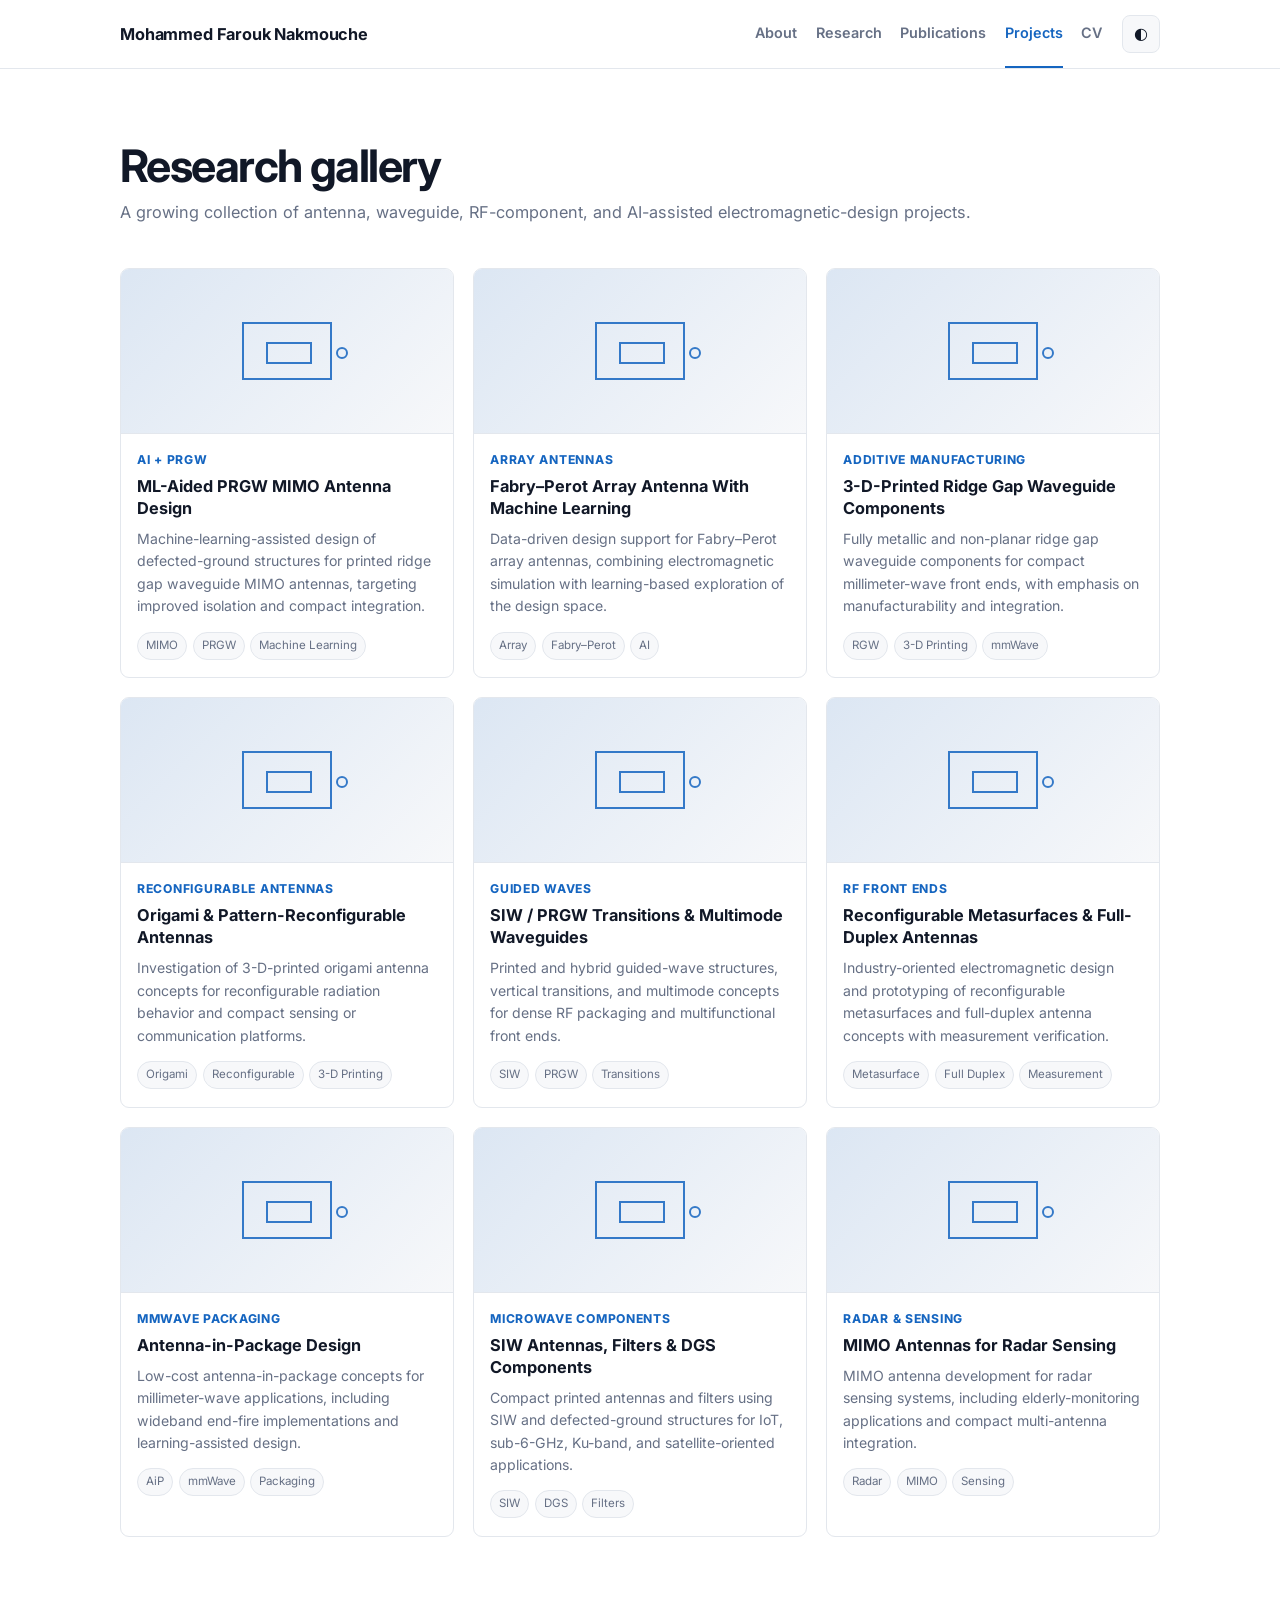
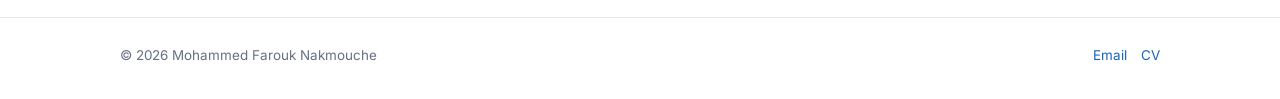
==== projects.html @ a6abf61a "Add files via upload" ====
<!DOCTYPE html>
<html lang="en">
<head>
  <meta charset="UTF-8" />
  <meta name="viewport" content="width=device-width, initial-scale=1.0" />
  <meta name="description" content="Research project gallery of Mohammed Farouk Nakmouche." />
  <title>Mohammed Farouk Nakmouche | Projects</title>
  <link rel="preconnect" href="https://fonts.googleapis.com" />
  <link rel="preconnect" href="https://fonts.gstatic.com" crossorigin />
  <link href="https://fonts.googleapis.com/css2?family=Inter:wght@400;500;600;700;800&display=swap" rel="stylesheet" />
  <link rel="stylesheet" href="assets/styles.css" />
</head>
<body data-page="projects">
  <header class="site-header"><div class="container header-inner"><a class="site-brand" href="index.html">Mohammed Farouk Nakmouche</a><button class="menu-button" id="menuToggle" aria-label="Toggle navigation">☰</button><nav class="nav-links" id="siteNav"><a href="index.html" data-nav="about">About</a><a href="research.html" data-nav="research">Research</a><a href="publications.html" data-nav="publications">Publications</a><a href="projects.html" data-nav="projects">Projects</a><a href="cv.pdf" target="_blank" rel="noopener">CV</a></nav><div class="header-actions"><button class="icon-button" id="themeToggle" aria-label="Toggle color theme">◐</button></div></div></header>

  <main class="page-shell"><div class="container">
    <h1 class="page-heading">Research gallery</h1>
    <p class="page-description">A growing collection of antenna, waveguide, RF-component, and AI-assisted electromagnetic-design projects.</p>

    <div class="project-grid">
      <article class="project-card"><div class="project-visual"><div class="diagram" aria-hidden="true"></div></div><div class="project-body"><div class="project-kicker">AI + PRGW</div><h2 class="project-title">ML-Aided PRGW MIMO Antenna Design</h2><p>Machine-learning-assisted design of defected-ground structures for printed ridge gap waveguide MIMO antennas, targeting improved isolation and compact integration.</p><div class="project-tags"><span>MIMO</span><span>PRGW</span><span>Machine Learning</span></div></div></article>
      <article class="project-card"><div class="project-visual"><div class="diagram" aria-hidden="true"></div></div><div class="project-body"><div class="project-kicker">Array Antennas</div><h2 class="project-title">Fabry–Perot Array Antenna With Machine Learning</h2><p>Data-driven design support for Fabry–Perot array antennas, combining electromagnetic simulation with learning-based exploration of the design space.</p><div class="project-tags"><span>Array</span><span>Fabry–Perot</span><span>AI</span></div></div></article>
      <article class="project-card"><div class="project-visual"><div class="diagram" aria-hidden="true"></div></div><div class="project-body"><div class="project-kicker">Additive Manufacturing</div><h2 class="project-title">3-D-Printed Ridge Gap Waveguide Components</h2><p>Fully metallic and non-planar ridge gap waveguide components for compact millimeter-wave front ends, with emphasis on manufacturability and integration.</p><div class="project-tags"><span>RGW</span><span>3-D Printing</span><span>mmWave</span></div></div></article>
      <article class="project-card"><div class="project-visual"><div class="diagram" aria-hidden="true"></div></div><div class="project-body"><div class="project-kicker">Reconfigurable Antennas</div><h2 class="project-title">Origami &amp; Pattern-Reconfigurable Antennas</h2><p>Investigation of 3-D-printed origami antenna concepts for reconfigurable radiation behavior and compact sensing or communication platforms.</p><div class="project-tags"><span>Origami</span><span>Reconfigurable</span><span>3-D Printing</span></div></div></article>
      <article class="project-card"><div class="project-visual"><div class="diagram" aria-hidden="true"></div></div><div class="project-body"><div class="project-kicker">Guided Waves</div><h2 class="project-title">SIW / PRGW Transitions &amp; Multimode Waveguides</h2><p>Printed and hybrid guided-wave structures, vertical transitions, and multimode concepts for dense RF packaging and multifunctional front ends.</p><div class="project-tags"><span>SIW</span><span>PRGW</span><span>Transitions</span></div></div></article>
      <article class="project-card"><div class="project-visual"><div class="diagram" aria-hidden="true"></div></div><div class="project-body"><div class="project-kicker">RF Front Ends</div><h2 class="project-title">Reconfigurable Metasurfaces &amp; Full-Duplex Antennas</h2><p>Industry-oriented electromagnetic design and prototyping of reconfigurable metasurfaces and full-duplex antenna concepts with measurement verification.</p><div class="project-tags"><span>Metasurface</span><span>Full Duplex</span><span>Measurement</span></div></div></article>
      <article class="project-card"><div class="project-visual"><div class="diagram" aria-hidden="true"></div></div><div class="project-body"><div class="project-kicker">mmWave Packaging</div><h2 class="project-title">Antenna-in-Package Design</h2><p>Low-cost antenna-in-package concepts for millimeter-wave applications, including wideband end-fire implementations and learning-assisted design.</p><div class="project-tags"><span>AiP</span><span>mmWave</span><span>Packaging</span></div></div></article>
      <article class="project-card"><div class="project-visual"><div class="diagram" aria-hidden="true"></div></div><div class="project-body"><div class="project-kicker">Microwave Components</div><h2 class="project-title">SIW Antennas, Filters &amp; DGS Components</h2><p>Compact printed antennas and filters using SIW and defected-ground structures for IoT, sub-6-GHz, Ku-band, and satellite-oriented applications.</p><div class="project-tags"><span>SIW</span><span>DGS</span><span>Filters</span></div></div></article>
      <article class="project-card"><div class="project-visual"><div class="diagram" aria-hidden="true"></div></div><div class="project-body"><div class="project-kicker">Radar &amp; Sensing</div><h2 class="project-title">MIMO Antennas for Radar Sensing</h2><p>MIMO antenna development for radar sensing systems, including elderly-monitoring applications and compact multi-antenna integration.</p><div class="project-tags"><span>Radar</span><span>MIMO</span><span>Sensing</span></div></div></article>
    </div>
  </div></main>
  <footer class="site-footer"><div class="container footer-inner"><span>© <span id="footerYear"></span> Mohammed Farouk Nakmouche</span><div class="footer-links"><a href="mailto:mohammed-farouk.nakmouche.1@ens.etsmtl.ca">Email</a><a href="cv.pdf">CV</a></div></div></footer>
  <script src="assets/script.js"></script>
</body>
</html>
---- assets/styles.css ----
:root {
  --bg:#fff;--surface:#f7f8fa;--surface-2:#eef1f5;--text:#1f2933;--muted:#667085;--heading:#111827;--accent:#1565c0;--accent-dark:#0d47a1;--border:#e3e7ed;--shadow:0 10px 30px rgba(15,23,42,.07);--max-width:1040px
}
body[data-theme="dark"]{--bg:#111418;--surface:#171b21;--surface-2:#20262e;--text:#e7eaf0;--muted:#aab2bf;--heading:#fff;--accent:#64b5f6;--accent-dark:#90caf9;--border:#2d343e;--shadow:0 10px 30px rgba(0,0,0,.25)}
*{box-sizing:border-box}html{scroll-behavior:smooth}body{margin:0;background:var(--bg);color:var(--text);font-family:"Inter",-apple-system,BlinkMacSystemFont,"Segoe UI",sans-serif;font-size:16px;line-height:1.72;transition:background .2s ease,color .2s ease}a{color:var(--accent);text-decoration:none}a:hover{color:var(--accent-dark);text-decoration:underline}img{max-width:100%;display:block}button,input{font:inherit}.container{width:min(calc(100% - 2rem),var(--max-width));margin:0 auto}.site-header{position:sticky;top:0;z-index:100;background:color-mix(in srgb,var(--bg) 94%,transparent);backdrop-filter:blur(12px);border-bottom:1px solid var(--border)}.header-inner{min-height:66px;display:flex;align-items:center;gap:1.25rem}.site-brand{margin-right:auto;color:var(--heading);font-size:1.02rem;font-weight:700;letter-spacing:-.01em;white-space:nowrap}.site-brand:hover{text-decoration:none;color:var(--accent)}.nav-links{display:flex;align-items:center;gap:1.15rem}.nav-links a{color:var(--muted);font-size:.9rem;font-weight:600;padding:1.3rem 0;border-bottom:2px solid transparent}.nav-links a:hover,.nav-links a.active{color:var(--accent);text-decoration:none;border-bottom-color:var(--accent)}.header-actions{display:flex;align-items:center;gap:.45rem}.icon-button,.menu-button{border:1px solid var(--border);background:var(--surface);color:var(--heading);border-radius:8px;min-width:38px;height:38px;cursor:pointer}.menu-button{display:none}main{min-height:calc(100vh - 150px)}.page-shell{padding:4.5rem 0 5rem}.page-heading{margin:0 0 .35rem;color:var(--heading);font-size:clamp(2rem,4vw,2.8rem);line-height:1.15;letter-spacing:-.035em}.page-description{margin:0 0 2.6rem;color:var(--muted);font-size:1.02rem}.profile-grid{display:grid;grid-template-columns:270px 1fr;gap:3rem;align-items:start}.profile-photo{width:100%;aspect-ratio:4/5;object-fit:cover;object-position:center top;border-radius:6px;box-shadow:var(--shadow)}.profile-name{margin:0 0 .5rem;color:var(--heading);font-size:clamp(2.1rem,5vw,3rem);line-height:1.1;letter-spacing:-.04em}.profile-subtitle{margin:0 0 1.35rem;color:var(--muted);font-size:1rem;line-height:1.65}.profile-copy p{margin:0 0 1.1rem}.profile-links{display:flex;flex-wrap:wrap;gap:.65rem;margin-top:1.5rem}.button-link{display:inline-flex;align-items:center;justify-content:center;min-height:38px;padding:.45rem .85rem;border:1px solid var(--border);border-radius:6px;color:var(--heading);background:var(--bg);font-size:.88rem;font-weight:600}.button-link:hover{color:var(--accent);border-color:var(--accent);text-decoration:none}.button-link.primary{background:var(--accent);border-color:var(--accent);color:#fff}.button-link.primary:hover{background:var(--accent-dark);color:#fff}.section-block{margin-top:4.25rem}.section-block+.section-block{margin-top:3.5rem}.section-title{margin:0 0 1.3rem;padding-bottom:.55rem;border-bottom:1px solid var(--border);color:var(--heading);font-size:1.55rem;letter-spacing:-.02em}.interest-list{display:flex;flex-wrap:wrap;gap:.55rem}.interest-pill{padding:.35rem .7rem;border:1px solid var(--border);border-radius:999px;background:var(--surface);color:var(--text);font-size:.86rem}.news-list{display:grid;gap:0}.news-item{display:grid;grid-template-columns:90px 1fr;gap:1.1rem;padding:.8rem 0;border-bottom:1px solid var(--border)}.news-date{color:var(--muted);font-size:.86rem;font-variant-numeric:tabular-nums}.news-text{margin:0}.research-intro{max-width:900px;font-size:1.02rem}.research-intro p{margin:0 0 1.25rem}.research-map{margin:2rem 0 2.5rem;padding:1.4rem;border:1px solid var(--border);border-radius:10px;background:var(--surface)}.research-map-title{margin:0 0 1rem;color:var(--heading);font-size:.9rem;text-transform:uppercase;letter-spacing:.08em}.research-flow{display:grid;grid-template-columns:repeat(5,1fr);align-items:center;gap:.55rem}.flow-node{min-height:86px;display:grid;place-items:center;padding:.75rem;text-align:center;background:var(--bg);border:1px solid var(--border);border-radius:8px;color:var(--heading);font-size:.85rem;font-weight:650}.flow-arrow{text-align:center;color:var(--accent);font-size:1.35rem}.pillar-grid,.project-grid{display:grid;grid-template-columns:repeat(3,minmax(0,1fr));gap:1.2rem}.pillar-card,.project-card{border:1px solid var(--border);background:var(--bg);border-radius:9px;overflow:hidden;transition:transform .18s ease,box-shadow .18s ease,border-color .18s ease}.pillar-card:hover,.project-card:hover{transform:translateY(-3px);box-shadow:var(--shadow);border-color:color-mix(in srgb,var(--accent) 45%,var(--border))}.pillar-card{padding:1.15rem}.pillar-number{color:var(--accent);font-weight:800;font-size:.83rem;letter-spacing:.06em}.pillar-card h3{margin:.35rem 0 .55rem;color:var(--heading);font-size:1.05rem;line-height:1.35}.pillar-card p{margin:0;color:var(--muted);font-size:.9rem;line-height:1.6}.project-visual{min-height:165px;display:grid;place-items:center;padding:1rem;background:linear-gradient(135deg,color-mix(in srgb,var(--accent) 12%,var(--surface)),var(--surface));border-bottom:1px solid var(--border);color:var(--accent);text-align:center;font-weight:750;letter-spacing:-.01em}.project-visual .diagram{width:90px;height:58px;border:2px solid currentColor;position:relative;opacity:.85}.project-visual .diagram::before,.project-visual .diagram::after{content:"";position:absolute;border:2px solid currentColor}.project-visual .diagram::before{width:42px;height:18px;left:22px;top:18px}.project-visual .diagram::after{width:8px;height:8px;border-radius:50%;right:-18px;top:23px}.project-body{padding:1rem 1rem 1.1rem}.project-kicker{color:var(--accent);font-size:.76rem;font-weight:750;text-transform:uppercase;letter-spacing:.06em}.project-title{margin:.25rem 0 .55rem;color:var(--heading);font-size:1.02rem;line-height:1.35}.project-body p{margin:0;color:var(--muted);font-size:.88rem;line-height:1.6}.project-tags{display:flex;flex-wrap:wrap;gap:.35rem;margin-top:.85rem}.project-tags span{background:var(--surface);border:1px solid var(--border);border-radius:999px;padding:.2rem .5rem;color:var(--muted);font-size:.72rem}.search-box{margin:0 0 2rem}.search-box input{width:100%;padding:.72rem .85rem;border:1px solid var(--border);border-radius:7px;background:var(--bg);color:var(--text);outline:none}.search-box input:focus{border-color:var(--accent);box-shadow:0 0 0 3px color-mix(in srgb,var(--accent) 15%,transparent)}.pub-category{margin-top:2.5rem}.pub-category:first-of-type{margin-top:0}.pub-category-title{margin:0 0 1.2rem;color:var(--heading);font-size:1.5rem;padding-bottom:.45rem;border-bottom:1px solid var(--border)}.year-group{margin:1.7rem 0 2.2rem}.year-label{margin:0 0 .7rem;color:var(--heading);font-size:1.12rem}.publication-list{display:grid;gap:1rem}.publication-item{display:grid;grid-template-columns:1fr auto;gap:1rem;padding:1rem 0 1.05rem;border-bottom:1px solid var(--border)}.publication-title{margin:0 0 .3rem;color:var(--heading);font-weight:700;line-height:1.45}.publication-authors{margin:0;color:var(--text);font-size:.89rem}.publication-venue{margin:.15rem 0 0;color:var(--muted);font-size:.87rem;font-style:italic}.publication-actions{display:flex;gap:.35rem;align-items:start}.pub-link{border:1px solid var(--border);border-radius:5px;padding:.2rem .5rem;font-size:.75rem;font-weight:700}.pub-link:hover{text-decoration:none;border-color:var(--accent)}.no-results{display:none;color:var(--muted);padding:1rem 0}.site-footer{border-top:1px solid var(--border);padding:1.6rem 0 2rem;color:var(--muted);font-size:.84rem}.footer-inner{display:flex;align-items:center;justify-content:space-between;gap:1rem}.footer-links{display:flex;gap:.85rem;flex-wrap:wrap}@media(max-width:900px){.pillar-grid,.project-grid{grid-template-columns:repeat(2,minmax(0,1fr))}.research-flow{grid-template-columns:1fr}.flow-arrow{transform:rotate(90deg)}}@media(max-width:760px){.header-inner{flex-wrap:wrap;min-height:62px}.menu-button{display:inline-block}.nav-links{display:none;width:100%;order:4;flex-direction:column;align-items:stretch;gap:0;padding-bottom:.65rem}.nav-links.open{display:flex}.nav-links a{padding:.7rem .2rem;border-bottom:0}.profile-grid{grid-template-columns:1fr;gap:2rem}.profile-photo{width:min(300px,82vw)}.page-shell{padding-top:3rem}.pillar-grid,.project-grid{grid-template-columns:1fr}.publication-item{grid-template-columns:1fr}.news-item{grid-template-columns:72px 1fr;gap:.75rem}.footer-inner{align-items:flex-start;flex-direction:column}}@media(max-width:420px){.site-brand{max-width:180px;overflow:hidden;text-overflow:ellipsis}.container{width:min(calc(100% - 1.25rem),var(--max-width))}}
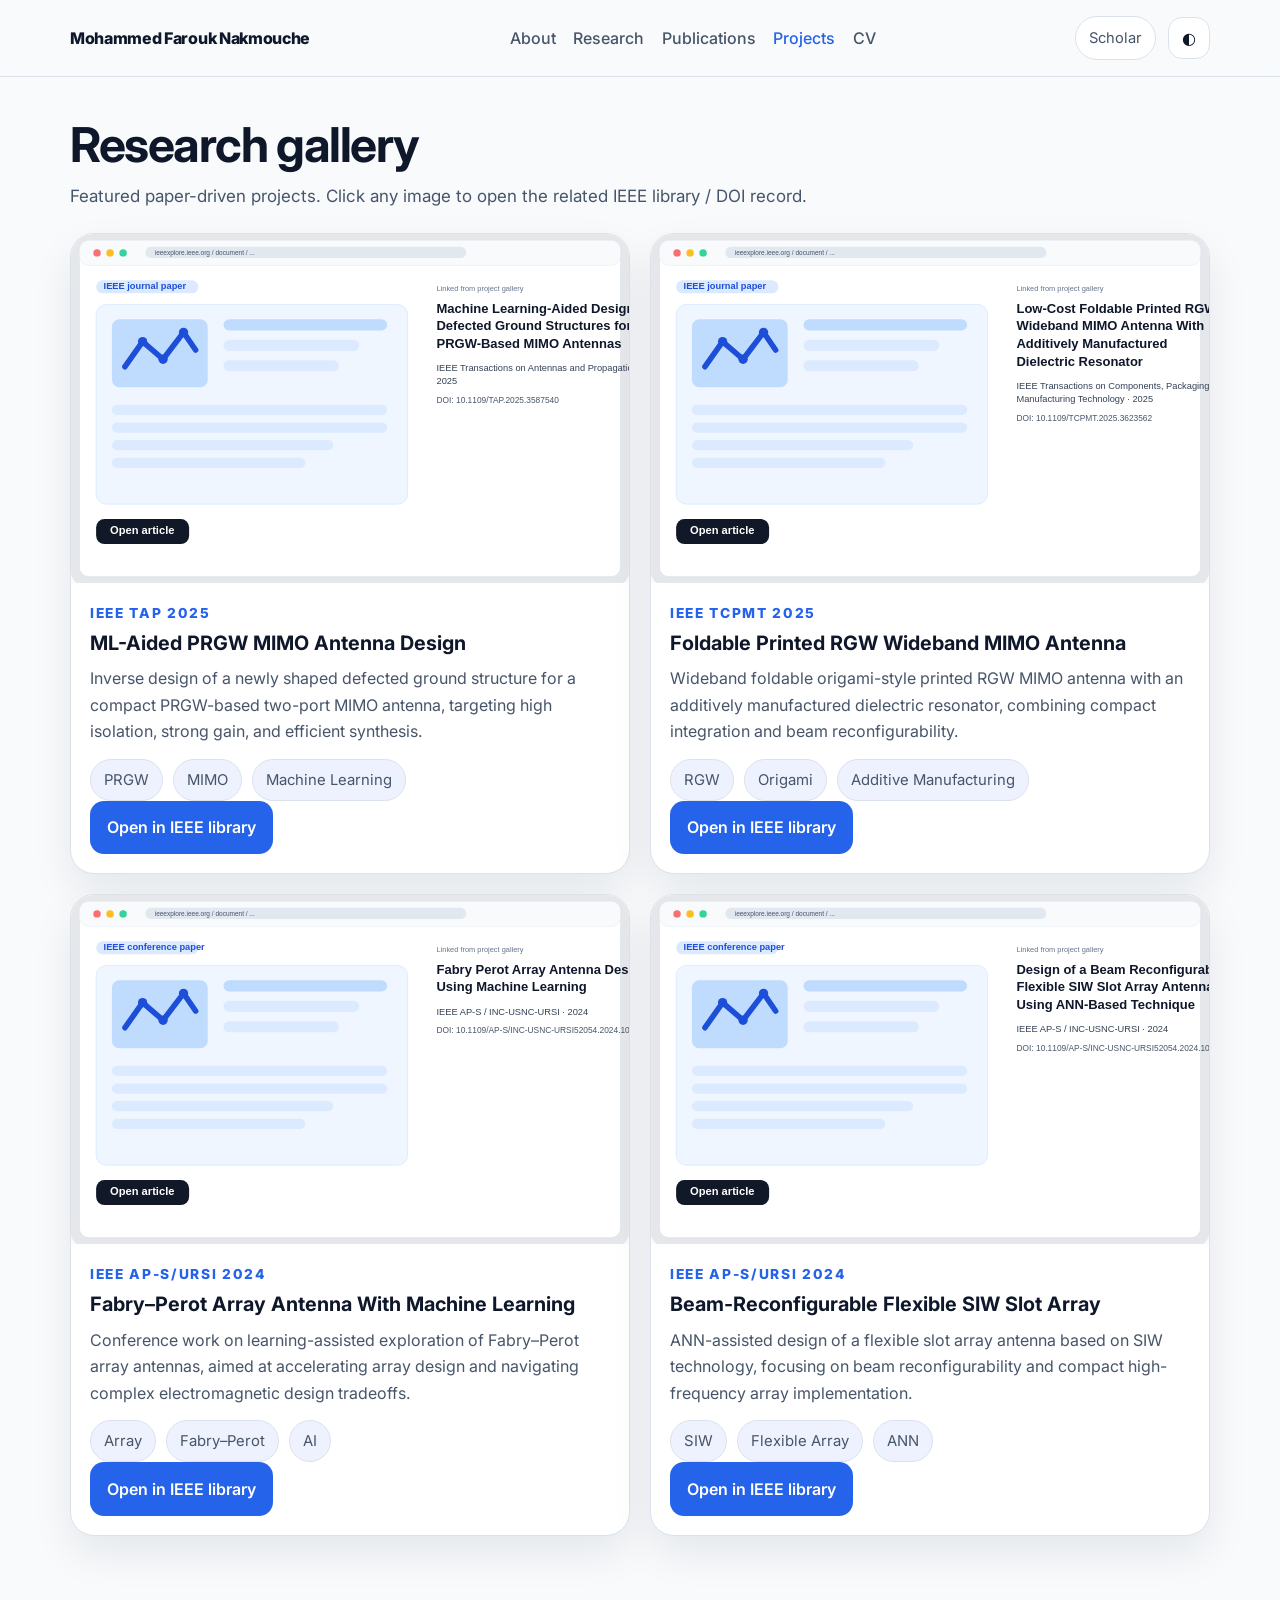
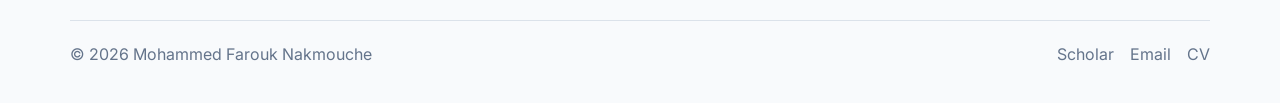
==== commit d9133ebf: "Update academic website with Scholar and IEEE project gallery" ====
--- a/projects.html
+++ b/projects.html
@@ -11,25 +11,32 @@
   <link rel="stylesheet" href="assets/styles.css" />
 </head>
 <body data-page="projects">
-  <header class="site-header"><div class="container header-inner"><a class="site-brand" href="index.html">Mohammed Farouk Nakmouche</a><button class="menu-button" id="menuToggle" aria-label="Toggle navigation">☰</button><nav class="nav-links" id="siteNav"><a href="index.html" data-nav="about">About</a><a href="research.html" data-nav="research">Research</a><a href="publications.html" data-nav="publications">Publications</a><a href="projects.html" data-nav="projects">Projects</a><a href="cv.pdf" target="_blank" rel="noopener">CV</a></nav><div class="header-actions"><button class="icon-button" id="themeToggle" aria-label="Toggle color theme">◐</button></div></div></header>
+  <header class="site-header"><div class="container header-inner"><a class="site-brand" href="index.html">Mohammed Farouk Nakmouche</a><button class="menu-button" id="menuToggle" aria-label="Toggle navigation">☰</button><nav class="nav-links" id="siteNav"><a href="index.html" data-nav="about">About</a><a href="research.html" data-nav="research">Research</a><a href="publications.html" data-nav="publications">Publications</a><a href="projects.html" data-nav="projects">Projects</a><a href="cv.pdf" target="_blank" rel="noopener">CV</a></nav><div class="header-actions"><a class="mini-link" href="https://scholar.google.com/citations?user=iKEzXvEAAAAJ&hl=en" target="_blank" rel="noopener">Scholar</a><button class="icon-button" id="themeToggle" aria-label="Toggle color theme">◐</button></div></div></header>
 
   <main class="page-shell"><div class="container">
     <h1 class="page-heading">Research gallery</h1>
-    <p class="page-description">A growing collection of antenna, waveguide, RF-component, and AI-assisted electromagnetic-design projects.</p>
+    <p class="page-description">Featured paper-driven projects. Click any image to open the related IEEE library / DOI record.</p>
 
-    <div class="project-grid">
-      <article class="project-card"><div class="project-visual"><div class="diagram" aria-hidden="true"></div></div><div class="project-body"><div class="project-kicker">AI + PRGW</div><h2 class="project-title">ML-Aided PRGW MIMO Antenna Design</h2><p>Machine-learning-assisted design of defected-ground structures for printed ridge gap waveguide MIMO antennas, targeting improved isolation and compact integration.</p><div class="project-tags"><span>MIMO</span><span>PRGW</span><span>Machine Learning</span></div></div></article>
-      <article class="project-card"><div class="project-visual"><div class="diagram" aria-hidden="true"></div></div><div class="project-body"><div class="project-kicker">Array Antennas</div><h2 class="project-title">Fabry–Perot Array Antenna With Machine Learning</h2><p>Data-driven design support for Fabry–Perot array antennas, combining electromagnetic simulation with learning-based exploration of the design space.</p><div class="project-tags"><span>Array</span><span>Fabry–Perot</span><span>AI</span></div></div></article>
-      <article class="project-card"><div class="project-visual"><div class="diagram" aria-hidden="true"></div></div><div class="project-body"><div class="project-kicker">Additive Manufacturing</div><h2 class="project-title">3-D-Printed Ridge Gap Waveguide Components</h2><p>Fully metallic and non-planar ridge gap waveguide components for compact millimeter-wave front ends, with emphasis on manufacturability and integration.</p><div class="project-tags"><span>RGW</span><span>3-D Printing</span><span>mmWave</span></div></div></article>
-      <article class="project-card"><div class="project-visual"><div class="diagram" aria-hidden="true"></div></div><div class="project-body"><div class="project-kicker">Reconfigurable Antennas</div><h2 class="project-title">Origami &amp; Pattern-Reconfigurable Antennas</h2><p>Investigation of 3-D-printed origami antenna concepts for reconfigurable radiation behavior and compact sensing or communication platforms.</p><div class="project-tags"><span>Origami</span><span>Reconfigurable</span><span>3-D Printing</span></div></div></article>
-      <article class="project-card"><div class="project-visual"><div class="diagram" aria-hidden="true"></div></div><div class="project-body"><div class="project-kicker">Guided Waves</div><h2 class="project-title">SIW / PRGW Transitions &amp; Multimode Waveguides</h2><p>Printed and hybrid guided-wave structures, vertical transitions, and multimode concepts for dense RF packaging and multifunctional front ends.</p><div class="project-tags"><span>SIW</span><span>PRGW</span><span>Transitions</span></div></div></article>
-      <article class="project-card"><div class="project-visual"><div class="diagram" aria-hidden="true"></div></div><div class="project-body"><div class="project-kicker">RF Front Ends</div><h2 class="project-title">Reconfigurable Metasurfaces &amp; Full-Duplex Antennas</h2><p>Industry-oriented electromagnetic design and prototyping of reconfigurable metasurfaces and full-duplex antenna concepts with measurement verification.</p><div class="project-tags"><span>Metasurface</span><span>Full Duplex</span><span>Measurement</span></div></div></article>
-      <article class="project-card"><div class="project-visual"><div class="diagram" aria-hidden="true"></div></div><div class="project-body"><div class="project-kicker">mmWave Packaging</div><h2 class="project-title">Antenna-in-Package Design</h2><p>Low-cost antenna-in-package concepts for millimeter-wave applications, including wideband end-fire implementations and learning-assisted design.</p><div class="project-tags"><span>AiP</span><span>mmWave</span><span>Packaging</span></div></div></article>
-      <article class="project-card"><div class="project-visual"><div class="diagram" aria-hidden="true"></div></div><div class="project-body"><div class="project-kicker">Microwave Components</div><h2 class="project-title">SIW Antennas, Filters &amp; DGS Components</h2><p>Compact printed antennas and filters using SIW and defected-ground structures for IoT, sub-6-GHz, Ku-band, and satellite-oriented applications.</p><div class="project-tags"><span>SIW</span><span>DGS</span><span>Filters</span></div></div></article>
-      <article class="project-card"><div class="project-visual"><div class="diagram" aria-hidden="true"></div></div><div class="project-body"><div class="project-kicker">Radar &amp; Sensing</div><h2 class="project-title">MIMO Antennas for Radar Sensing</h2><p>MIMO antenna development for radar sensing systems, including elderly-monitoring applications and compact multi-antenna integration.</p><div class="project-tags"><span>Radar</span><span>MIMO</span><span>Sensing</span></div></div></article>
+    <div class="project-grid feature-grid">
+      <article class="project-card feature-card">
+        <a class="project-image-link" href="https://doi.org/10.1109/TAP.2025.3587540" target="_blank" rel="noopener"><img src="assets/project-previews/prgw-mimo-2025.svg" alt="Preview of Machine Learning-Aided Design of Defected Ground Structures for PRGW-Based MIMO Antennas" class="project-paper-image" /></a>
+        <div class="project-body"><div class="project-kicker">IEEE TAP 2025</div><h2 class="project-title">ML-Aided PRGW MIMO Antenna Design</h2><p>Inverse design of a newly shaped defected ground structure for a compact PRGW-based two-port MIMO antenna, targeting high isolation, strong gain, and efficient synthesis.</p><div class="project-tags"><span>PRGW</span><span>MIMO</span><span>Machine Learning</span></div><a class="project-link" href="https://doi.org/10.1109/TAP.2025.3587540" target="_blank" rel="noopener">Open in IEEE library</a></div>
+      </article>
+      <article class="project-card feature-card">
+        <a class="project-image-link" href="https://doi.org/10.1109/TCPMT.2025.3623562" target="_blank" rel="noopener"><img src="assets/project-previews/foldable-rgw-2025.svg" alt="Preview of Low-Cost Foldable Printed RGW Wideband MIMO Antenna With Additively Manufactured Dielectric Resonator" class="project-paper-image" /></a>
+        <div class="project-body"><div class="project-kicker">IEEE TCPMT 2025</div><h2 class="project-title">Foldable Printed RGW Wideband MIMO Antenna</h2><p>Wideband foldable origami-style printed RGW MIMO antenna with an additively manufactured dielectric resonator, combining compact integration and beam reconfigurability.</p><div class="project-tags"><span>RGW</span><span>Origami</span><span>Additive Manufacturing</span></div><a class="project-link" href="https://doi.org/10.1109/TCPMT.2025.3623562" target="_blank" rel="noopener">Open in IEEE library</a></div>
+      </article>
+      <article class="project-card feature-card">
+        <a class="project-image-link" href="https://doi.org/10.1109/AP-S/INC-USNC-URSI52054.2024.10686963" target="_blank" rel="noopener"><img src="assets/project-previews/fabry-perot-2024.svg" alt="Preview of Fabry Perot Array Antenna Design Using Machine Learning" class="project-paper-image" /></a>
+        <div class="project-body"><div class="project-kicker">IEEE AP-S/URSI 2024</div><h2 class="project-title">Fabry–Perot Array Antenna With Machine Learning</h2><p>Conference work on learning-assisted exploration of Fabry–Perot array antennas, aimed at accelerating array design and navigating complex electromagnetic design tradeoffs.</p><div class="project-tags"><span>Array</span><span>Fabry–Perot</span><span>AI</span></div><a class="project-link" href="https://doi.org/10.1109/AP-S/INC-USNC-URSI52054.2024.10686963" target="_blank" rel="noopener">Open in IEEE library</a></div>
+      </article>
+      <article class="project-card feature-card">
+        <a class="project-image-link" href="https://doi.org/10.1109/AP-S/INC-USNC-URSI52054.2024.10686107" target="_blank" rel="noopener"><img src="assets/project-previews/flexible-siw-2024.svg" alt="Preview of Design of a Beam Reconfigurable Flexible SIW Slot Array Antenna Using ANN-Based Technique" class="project-paper-image" /></a>
+        <div class="project-body"><div class="project-kicker">IEEE AP-S/URSI 2024</div><h2 class="project-title">Beam-Reconfigurable Flexible SIW Slot Array</h2><p>ANN-assisted design of a flexible slot array antenna based on SIW technology, focusing on beam reconfigurability and compact high-frequency array implementation.</p><div class="project-tags"><span>SIW</span><span>Flexible Array</span><span>ANN</span></div><a class="project-link" href="https://doi.org/10.1109/AP-S/INC-USNC-URSI52054.2024.10686107" target="_blank" rel="noopener">Open in IEEE library</a></div>
+      </article>
     </div>
   </div></main>
-  <footer class="site-footer"><div class="container footer-inner"><span>© <span id="footerYear"></span> Mohammed Farouk Nakmouche</span><div class="footer-links"><a href="mailto:mohammed-farouk.nakmouche.1@ens.etsmtl.ca">Email</a><a href="cv.pdf">CV</a></div></div></footer>
+  <footer class="site-footer"><div class="container footer-inner"><span>© <span id="footerYear"></span> Mohammed Farouk Nakmouche</span><div class="footer-links"><a href="https://scholar.google.com/citations?user=iKEzXvEAAAAJ&hl=en" target="_blank" rel="noopener">Scholar</a><a href="mailto:mohammed-farouk.nakmouche.1@ens.etsmtl.ca">Email</a><a href="cv.pdf">CV</a></div></div></footer>
   <script src="assets/script.js"></script>
 </body>
-</html>
+</html>
--- a/assets/styles.css
+++ b/assets/styles.css
@@ -1,5 +1,143 @@
 :root {
-  --bg:#fff;--surface:#f7f8fa;--surface-2:#eef1f5;--text:#1f2933;--muted:#667085;--heading:#111827;--accent:#1565c0;--accent-dark:#0d47a1;--border:#e3e7ed;--shadow:0 10px 30px rgba(15,23,42,.07);--max-width:1040px
+  --bg: #f8fafc;
+  --surface: #ffffff;
+  --surface-alt: #eef2ff;
+  --border: #dbe2ea;
+  --text: #0f172a;
+  --text-soft: #475569;
+  --muted: #64748b;
+  --accent: #2563eb;
+  --accent-soft: #dbeafe;
+  --shadow: 0 18px 40px rgba(15, 23, 42, 0.08);
+  --radius: 22px;
 }
-body[data-theme="dark"]{--bg:#111418;--surface:#171b21;--surface-2:#20262e;--text:#e7eaf0;--muted:#aab2bf;--heading:#fff;--accent:#64b5f6;--accent-dark:#90caf9;--border:#2d343e;--shadow:0 10px 30px rgba(0,0,0,.25)}
-*{box-sizing:border-box}html{scroll-behavior:smooth}body{margin:0;background:var(--bg);color:var(--text);font-family:"Inter",-apple-system,BlinkMacSystemFont,"Segoe UI",sans-serif;font-size:16px;line-height:1.72;transition:background .2s ease,color .2s ease}a{color:var(--accent);text-decoration:none}a:hover{color:var(--accent-dark);text-decoration:underline}img{max-width:100%;display:block}button,input{font:inherit}.container{width:min(calc(100% - 2rem),var(--max-width));margin:0 auto}.site-header{position:sticky;top:0;z-index:100;background:color-mix(in srgb,var(--bg) 94%,transparent);backdrop-filter:blur(12px);border-bottom:1px solid var(--border)}.header-inner{min-height:66px;display:flex;align-items:center;gap:1.25rem}.site-brand{margin-right:auto;color:var(--heading);font-size:1.02rem;font-weight:700;letter-spacing:-.01em;white-space:nowrap}.site-brand:hover{text-decoration:none;color:var(--accent)}.nav-links{display:flex;align-items:center;gap:1.15rem}.nav-links a{color:var(--muted);font-size:.9rem;font-weight:600;padding:1.3rem 0;border-bottom:2px solid transparent}.nav-links a:hover,.nav-links a.active{color:var(--accent);text-decoration:none;border-bottom-color:var(--accent)}.header-actions{display:flex;align-items:center;gap:.45rem}.icon-button,.menu-button{border:1px solid var(--border);background:var(--surface);color:var(--heading);border-radius:8px;min-width:38px;height:38px;cursor:pointer}.menu-button{display:none}main{min-height:calc(100vh - 150px)}.page-shell{padding:4.5rem 0 5rem}.page-heading{margin:0 0 .35rem;color:var(--heading);font-size:clamp(2rem,4vw,2.8rem);line-height:1.15;letter-spacing:-.035em}.page-description{margin:0 0 2.6rem;color:var(--muted);font-size:1.02rem}.profile-grid{display:grid;grid-template-columns:270px 1fr;gap:3rem;align-items:start}.profile-photo{width:100%;aspect-ratio:4/5;object-fit:cover;object-position:center top;border-radius:6px;box-shadow:var(--shadow)}.profile-name{margin:0 0 .5rem;color:var(--heading);font-size:clamp(2.1rem,5vw,3rem);line-height:1.1;letter-spacing:-.04em}.profile-subtitle{margin:0 0 1.35rem;color:var(--muted);font-size:1rem;line-height:1.65}.profile-copy p{margin:0 0 1.1rem}.profile-links{display:flex;flex-wrap:wrap;gap:.65rem;margin-top:1.5rem}.button-link{display:inline-flex;align-items:center;justify-content:center;min-height:38px;padding:.45rem .85rem;border:1px solid var(--border);border-radius:6px;color:var(--heading);background:var(--bg);font-size:.88rem;font-weight:600}.button-link:hover{color:var(--accent);border-color:var(--accent);text-decoration:none}.button-link.primary{background:var(--accent);border-color:var(--accent);color:#fff}.button-link.primary:hover{background:var(--accent-dark);color:#fff}.section-block{margin-top:4.25rem}.section-block+.section-block{margin-top:3.5rem}.section-title{margin:0 0 1.3rem;padding-bottom:.55rem;border-bottom:1px solid var(--border);color:var(--heading);font-size:1.55rem;letter-spacing:-.02em}.interest-list{display:flex;flex-wrap:wrap;gap:.55rem}.interest-pill{padding:.35rem .7rem;border:1px solid var(--border);border-radius:999px;background:var(--surface);color:var(--text);font-size:.86rem}.news-list{display:grid;gap:0}.news-item{display:grid;grid-template-columns:90px 1fr;gap:1.1rem;padding:.8rem 0;border-bottom:1px solid var(--border)}.news-date{color:var(--muted);font-size:.86rem;font-variant-numeric:tabular-nums}.news-text{margin:0}.research-intro{max-width:900px;font-size:1.02rem}.research-intro p{margin:0 0 1.25rem}.research-map{margin:2rem 0 2.5rem;padding:1.4rem;border:1px solid var(--border);border-radius:10px;background:var(--surface)}.research-map-title{margin:0 0 1rem;color:var(--heading);font-size:.9rem;text-transform:uppercase;letter-spacing:.08em}.research-flow{display:grid;grid-template-columns:repeat(5,1fr);align-items:center;gap:.55rem}.flow-node{min-height:86px;display:grid;place-items:center;padding:.75rem;text-align:center;background:var(--bg);border:1px solid var(--border);border-radius:8px;color:var(--heading);font-size:.85rem;font-weight:650}.flow-arrow{text-align:center;color:var(--accent);font-size:1.35rem}.pillar-grid,.project-grid{display:grid;grid-template-columns:repeat(3,minmax(0,1fr));gap:1.2rem}.pillar-card,.project-card{border:1px solid var(--border);background:var(--bg);border-radius:9px;overflow:hidden;transition:transform .18s ease,box-shadow .18s ease,border-color .18s ease}.pillar-card:hover,.project-card:hover{transform:translateY(-3px);box-shadow:var(--shadow);border-color:color-mix(in srgb,var(--accent) 45%,var(--border))}.pillar-card{padding:1.15rem}.pillar-number{color:var(--accent);font-weight:800;font-size:.83rem;letter-spacing:.06em}.pillar-card h3{margin:.35rem 0 .55rem;color:var(--heading);font-size:1.05rem;line-height:1.35}.pillar-card p{margin:0;color:var(--muted);font-size:.9rem;line-height:1.6}.project-visual{min-height:165px;display:grid;place-items:center;padding:1rem;background:linear-gradient(135deg,color-mix(in srgb,var(--accent) 12%,var(--surface)),var(--surface));border-bottom:1px solid var(--border);color:var(--accent);text-align:center;font-weight:750;letter-spacing:-.01em}.project-visual .diagram{width:90px;height:58px;border:2px solid currentColor;position:relative;opacity:.85}.project-visual .diagram::before,.project-visual .diagram::after{content:"";position:absolute;border:2px solid currentColor}.project-visual .diagram::before{width:42px;height:18px;left:22px;top:18px}.project-visual .diagram::after{width:8px;height:8px;border-radius:50%;right:-18px;top:23px}.project-body{padding:1rem 1rem 1.1rem}.project-kicker{color:var(--accent);font-size:.76rem;font-weight:750;text-transform:uppercase;letter-spacing:.06em}.project-title{margin:.25rem 0 .55rem;color:var(--heading);font-size:1.02rem;line-height:1.35}.project-body p{margin:0;color:var(--muted);font-size:.88rem;line-height:1.6}.project-tags{display:flex;flex-wrap:wrap;gap:.35rem;margin-top:.85rem}.project-tags span{background:var(--surface);border:1px solid var(--border);border-radius:999px;padding:.2rem .5rem;color:var(--muted);font-size:.72rem}.search-box{margin:0 0 2rem}.search-box input{width:100%;padding:.72rem .85rem;border:1px solid var(--border);border-radius:7px;background:var(--bg);color:var(--text);outline:none}.search-box input:focus{border-color:var(--accent);box-shadow:0 0 0 3px color-mix(in srgb,var(--accent) 15%,transparent)}.pub-category{margin-top:2.5rem}.pub-category:first-of-type{margin-top:0}.pub-category-title{margin:0 0 1.2rem;color:var(--heading);font-size:1.5rem;padding-bottom:.45rem;border-bottom:1px solid var(--border)}.year-group{margin:1.7rem 0 2.2rem}.year-label{margin:0 0 .7rem;color:var(--heading);font-size:1.12rem}.publication-list{display:grid;gap:1rem}.publication-item{display:grid;grid-template-columns:1fr auto;gap:1rem;padding:1rem 0 1.05rem;border-bottom:1px solid var(--border)}.publication-title{margin:0 0 .3rem;color:var(--heading);font-weight:700;line-height:1.45}.publication-authors{margin:0;color:var(--text);font-size:.89rem}.publication-venue{margin:.15rem 0 0;color:var(--muted);font-size:.87rem;font-style:italic}.publication-actions{display:flex;gap:.35rem;align-items:start}.pub-link{border:1px solid var(--border);border-radius:5px;padding:.2rem .5rem;font-size:.75rem;font-weight:700}.pub-link:hover{text-decoration:none;border-color:var(--accent)}.no-results{display:none;color:var(--muted);padding:1rem 0}.site-footer{border-top:1px solid var(--border);padding:1.6rem 0 2rem;color:var(--muted);font-size:.84rem}.footer-inner{display:flex;align-items:center;justify-content:space-between;gap:1rem}.footer-links{display:flex;gap:.85rem;flex-wrap:wrap}@media(max-width:900px){.pillar-grid,.project-grid{grid-template-columns:repeat(2,minmax(0,1fr))}.research-flow{grid-template-columns:1fr}.flow-arrow{transform:rotate(90deg)}}@media(max-width:760px){.header-inner{flex-wrap:wrap;min-height:62px}.menu-button{display:inline-block}.nav-links{display:none;width:100%;order:4;flex-direction:column;align-items:stretch;gap:0;padding-bottom:.65rem}.nav-links.open{display:flex}.nav-links a{padding:.7rem .2rem;border-bottom:0}.profile-grid{grid-template-columns:1fr;gap:2rem}.profile-photo{width:min(300px,82vw)}.page-shell{padding-top:3rem}.pillar-grid,.project-grid{grid-template-columns:1fr}.publication-item{grid-template-columns:1fr}.news-item{grid-template-columns:72px 1fr;gap:.75rem}.footer-inner{align-items:flex-start;flex-direction:column}}@media(max-width:420px){.site-brand{max-width:180px;overflow:hidden;text-overflow:ellipsis}.container{width:min(calc(100% - 1.25rem),var(--max-width))}}
+body[data-theme="dark"] {
+  --bg: #0f172a;
+  --surface: #111827;
+  --surface-alt: #172554;
+  --border: #243244;
+  --text: #e5eefb;
+  --text-soft: #cbd5e1;
+  --muted: #93a4b8;
+  --accent: #60a5fa;
+  --accent-soft: #1e3a8a;
+  --shadow: 0 18px 40px rgba(0, 0, 0, 0.32);
+}
+* { box-sizing: border-box; }
+html { scroll-behavior: smooth; }
+body {
+  margin: 0;
+  font-family: Inter, Arial, sans-serif;
+  background: var(--bg);
+  color: var(--text);
+  line-height: 1.65;
+}
+a { color: inherit; text-decoration: none; }
+img { max-width: 100%; display: block; }
+.container { width: min(1140px, calc(100% - 2rem)); margin: 0 auto; }
+.site-header {
+  position: sticky; top: 0; z-index: 20;
+  background: color-mix(in srgb, var(--bg) 88%, transparent);
+  backdrop-filter: blur(14px);
+  border-bottom: 1px solid var(--border);
+}
+.header-inner { display: flex; align-items: center; justify-content: space-between; gap: 1rem; min-height: 76px; }
+.site-brand { font-weight: 800; letter-spacing: -0.02em; }
+.nav-links { display: flex; align-items: center; gap: 1.1rem; }
+.nav-links a { color: var(--text-soft); font-weight: 500; }
+.nav-links a.active, .nav-links a:hover { color: var(--accent); }
+.header-actions { display: flex; align-items: center; gap: 0.75rem; }
+.mini-link {
+  padding: 0.55rem 0.8rem; border: 1px solid var(--border); border-radius: 999px;
+  color: var(--text-soft); font-size: 0.92rem; background: var(--surface);
+}
+.icon-button, .menu-button {
+  border: 1px solid var(--border); background: var(--surface); color: var(--text);
+  border-radius: 14px; cursor: pointer;
+}
+.icon-button { width: 42px; height: 42px; font-size: 1rem; }
+.menu-button { display: none; width: 44px; height: 44px; font-size: 1.25rem; }
+.page-shell { padding: 2.6rem 0 4rem; }
+.profile-grid { display: grid; grid-template-columns: 320px 1fr; gap: 2rem; align-items: start; }
+.profile-photo { width: 100%; aspect-ratio: 1 / 1; object-fit: cover; border-radius: 28px; box-shadow: var(--shadow); border: 1px solid var(--border); background: var(--surface); }
+.profile-name, .page-heading { margin: 0; font-size: clamp(2rem, 4vw, 3rem); line-height: 1.1; letter-spacing: -0.03em; }
+.profile-subtitle, .page-description { color: var(--text-soft); font-size: 1.06rem; margin-top: 0.7rem; }
+.profile-links, .scholar-actions { display: flex; flex-wrap: wrap; gap: 0.8rem; margin-top: 1.3rem; }
+.button-link, .pub-link, .project-link {
+  display: inline-flex; align-items: center; justify-content: center; gap: 0.35rem;
+  padding: 0.78rem 1rem; border-radius: 14px; border: 1px solid var(--border);
+  background: var(--surface); color: var(--text); font-weight: 600;
+}
+.button-link.primary, .project-link, .pub-link { background: var(--accent); color: white; border-color: transparent; }
+.section-block, .research-intro, .research-map, .pub-category, .search-box {
+  background: var(--surface); border: 1px solid var(--border); border-radius: var(--radius);
+  box-shadow: var(--shadow); padding: 1.5rem; margin-top: 1.5rem;
+}
+.section-title, .pub-category-title { margin: 0 0 1rem; font-size: 1.4rem; letter-spacing: -0.02em; }
+.interest-list, .project-tags { display: flex; flex-wrap: wrap; gap: 0.65rem; }
+.interest-pill, .project-tags span {
+  display: inline-flex; padding: 0.48rem 0.8rem; border-radius: 999px;
+  background: var(--surface-alt); color: var(--text-soft); border: 1px solid var(--border); font-size: 0.93rem;
+}
+.news-list { display: grid; gap: 0.95rem; }
+.news-item { display: grid; grid-template-columns: 88px 1fr; gap: 1rem; align-items: start; }
+.news-date { font-weight: 700; color: var(--accent); }
+.news-text { margin: 0; color: var(--text-soft); }
+.scholar-block { display: flex; align-items: center; justify-content: space-between; gap: 1rem; }
+.muted-copy { margin: 0; color: var(--muted); }
+.research-map-title { margin: 0 0 1rem; font-weight: 700; }
+.research-flow { display: flex; align-items: center; justify-content: space-between; gap: 1rem; flex-wrap: wrap; }
+.flow-node, .flow-arrow {
+  background: var(--surface-alt); border: 1px solid var(--border); border-radius: 18px; padding: 1rem 1.2rem; font-weight: 600;
+}
+.flow-arrow { background: transparent; border: none; padding: 0; font-size: 1.5rem; color: var(--accent); }
+.pillar-grid, .direction-list { display: grid; grid-template-columns: repeat(3, 1fr); gap: 1rem; }
+.pillar-card, .direction-item {
+  border: 1px solid var(--border); border-radius: 18px; padding: 1.2rem; background: var(--surface);
+}
+.pillar-card h3, .direction-item h3 { margin: 0.3rem 0 0.5rem; font-size: 1.05rem; }
+.pillar-card p, .direction-item p { margin: 0; color: var(--text-soft); }
+.pillar-number { font-size: 0.88rem; color: var(--accent); font-weight: 800; letter-spacing: 0.12em; }
+.page-header-row { display: flex; align-items: end; justify-content: space-between; gap: 1rem; flex-wrap: wrap; }
+.search-box input {
+  width: 100%; border: 1px solid var(--border); border-radius: 14px; padding: 0.95rem 1rem; background: var(--bg); color: var(--text);
+}
+.year-group + .year-group { margin-top: 1.35rem; }
+.year-label { margin: 0 0 0.8rem; font-size: 1rem; color: var(--muted); }
+.publication-list { display: grid; gap: 0.9rem; }
+.publication-item {
+  display: flex; align-items: flex-start; justify-content: space-between; gap: 1rem;
+  border: 1px solid var(--border); border-radius: 18px; padding: 1rem; background: var(--bg);
+}
+.publication-title { margin: 0; font-weight: 700; }
+.publication-authors, .publication-venue { margin: 0.25rem 0 0; color: var(--text-soft); }
+.publication-actions { display: flex; align-items: center; }
+.no-results { display: none; margin: 1rem 0 0; color: var(--muted); }
+.project-grid { display: grid; grid-template-columns: repeat(2, 1fr); gap: 1.25rem; margin-top: 1.4rem; }
+.project-card {
+  background: var(--surface); border: 1px solid var(--border); border-radius: 24px; overflow: hidden; box-shadow: var(--shadow);
+}
+.project-image-link { display: block; background: var(--bg); }
+.project-paper-image { width: 100%; aspect-ratio: 16 / 10; object-fit: cover; }
+.project-body { padding: 1.2rem; }
+.project-kicker { font-size: 0.86rem; text-transform: uppercase; letter-spacing: 0.12em; color: var(--accent); font-weight: 800; }
+.project-title { margin: 0.4rem 0 0.6rem; font-size: 1.24rem; line-height: 1.25; }
+.project-body p { margin: 0 0 0.9rem; color: var(--text-soft); }
+.site-footer { padding: 1.25rem 0 2.25rem; }
+.footer-inner { display: flex; justify-content: space-between; gap: 1rem; align-items: center; color: var(--muted); border-top: 1px solid var(--border); padding-top: 1.25rem; }
+.footer-links { display: flex; gap: 1rem; flex-wrap: wrap; }
+
+@media (max-width: 900px) {
+  .profile-grid, .pillar-grid, .direction-list, .project-grid { grid-template-columns: 1fr; }
+  .scholar-block { flex-direction: column; align-items: flex-start; }
+}
+@media (max-width: 760px) {
+  .menu-button { display: inline-flex; align-items: center; justify-content: center; }
+  .nav-links {
+    display: none; position: absolute; top: 76px; left: 1rem; right: 1rem; flex-direction: column; align-items: flex-start;
+    background: var(--surface); border: 1px solid var(--border); border-radius: 18px; padding: 1rem; box-shadow: var(--shadow);
+  }
+  .nav-links.open { display: flex; }
+  .header-actions .mini-link { display: none; }
+  .publication-item, .news-item, .footer-inner { grid-template-columns: 1fr; flex-direction: column; align-items: flex-start; }
+}
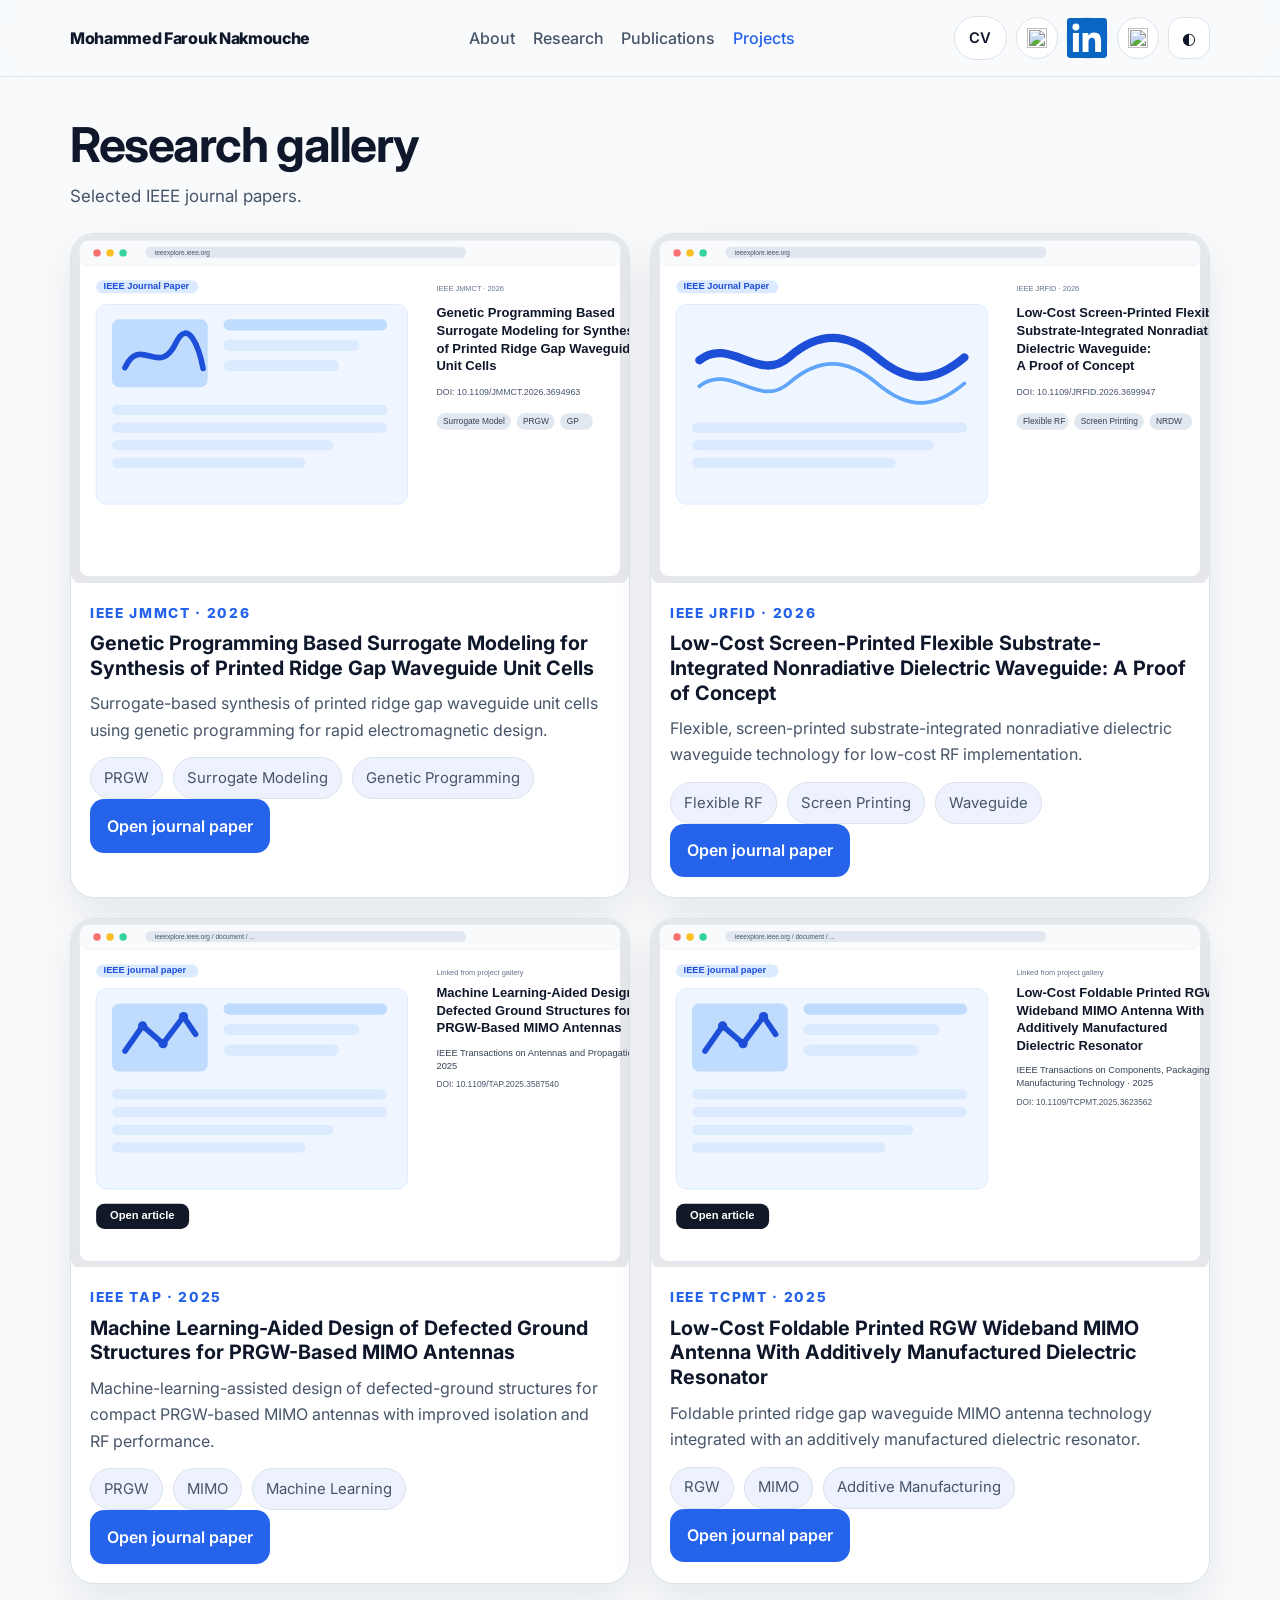
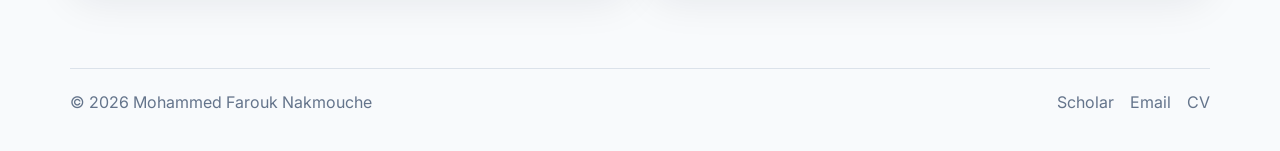
==== commit 6387f392: "Show only IEEE journal papers in research gallery" ====
--- a/projects.html
+++ b/projects.html
@@ -3,8 +3,8 @@
 <head>
   <meta charset="UTF-8" />
   <meta name="viewport" content="width=device-width, initial-scale=1.0" />
-  <meta name="description" content="Research project gallery of Mohammed Farouk Nakmouche." />
-  <title>Mohammed Farouk Nakmouche | Projects</title>
+  <meta name="description" content="Selected IEEE journal papers by Mohammed Farouk Nakmouche." />
+  <title>Mohammed Farouk Nakmouche | Research Gallery</title>
   <link rel="preconnect" href="https://fonts.googleapis.com" />
   <link rel="preconnect" href="https://fonts.gstatic.com" crossorigin />
   <link href="https://fonts.googleapis.com/css2?family=Inter:wght@400;500;600;700;800&display=swap" rel="stylesheet" />
@@ -15,24 +15,27 @@
 
   <main class="page-shell"><div class="container">
     <h1 class="page-heading">Research gallery</h1>
-    <p class="page-description">Featured paper-driven projects. Click any image to open the related IEEE library / DOI record.</p>
+    <p class="page-description">Selected IEEE journal papers.</p>
 
     <div class="project-grid feature-grid">
       <article class="project-card feature-card">
+        <a class="project-image-link" href="https://doi.org/10.1109/JMMCT.2026.3694963" target="_blank" rel="noopener"><img src="assets/project-previews/rgw-surrogate-2026.svg" alt="Preview of Genetic Programming Based Surrogate Modeling for Synthesis of Printed Ridge Gap Waveguide Unit Cells" class="project-paper-image" /></a>
+        <div class="project-body"><div class="project-kicker">IEEE JMMCT · 2026</div><h2 class="project-title">Genetic Programming Based Surrogate Modeling for Synthesis of Printed Ridge Gap Waveguide Unit Cells</h2><p>Surrogate-based synthesis of printed ridge gap waveguide unit cells using genetic programming for rapid electromagnetic design.</p><div class="project-tags"><span>PRGW</span><span>Surrogate Modeling</span><span>Genetic Programming</span></div><a class="project-link" href="https://doi.org/10.1109/JMMCT.2026.3694963" target="_blank" rel="noopener">Open journal paper</a></div>
+      </article>
+
+      <article class="project-card feature-card">
+        <a class="project-image-link" href="https://doi.org/10.1109/JRFID.2026.3699947" target="_blank" rel="noopener"><img src="assets/project-previews/flexible-nrdw-2026.svg" alt="Preview of Low-Cost Screen-Printed Flexible Substrate-Integrated Nonradiative Dielectric Waveguide: A Proof of Concept" class="project-paper-image" /></a>
+        <div class="project-body"><div class="project-kicker">IEEE JRFID · 2026</div><h2 class="project-title">Low-Cost Screen-Printed Flexible Substrate-Integrated Nonradiative Dielectric Waveguide: A Proof of Concept</h2><p>Flexible, screen-printed substrate-integrated nonradiative dielectric waveguide technology for low-cost RF implementation.</p><div class="project-tags"><span>Flexible RF</span><span>Screen Printing</span><span>Waveguide</span></div><a class="project-link" href="https://doi.org/10.1109/JRFID.2026.3699947" target="_blank" rel="noopener">Open journal paper</a></div>
+      </article>
+
+      <article class="project-card feature-card">
         <a class="project-image-link" href="https://doi.org/10.1109/TAP.2025.3587540" target="_blank" rel="noopener"><img src="assets/project-previews/prgw-mimo-2025.svg" alt="Preview of Machine Learning-Aided Design of Defected Ground Structures for PRGW-Based MIMO Antennas" class="project-paper-image" /></a>
-        <div class="project-body"><div class="project-kicker">IEEE TAP 2025</div><h2 class="project-title">ML-Aided PRGW MIMO Antenna Design</h2><p>Inverse design of a newly shaped defected ground structure for a compact PRGW-based two-port MIMO antenna, targeting high isolation, strong gain, and efficient synthesis.</p><div class="project-tags"><span>PRGW</span><span>MIMO</span><span>Machine Learning</span></div><a class="project-link" href="https://doi.org/10.1109/TAP.2025.3587540" target="_blank" rel="noopener">Open in IEEE library</a></div>
+        <div class="project-body"><div class="project-kicker">IEEE TAP · 2025</div><h2 class="project-title">Machine Learning-Aided Design of Defected Ground Structures for PRGW-Based MIMO Antennas</h2><p>Machine-learning-assisted design of defected-ground structures for compact PRGW-based MIMO antennas with improved isolation and RF performance.</p><div class="project-tags"><span>PRGW</span><span>MIMO</span><span>Machine Learning</span></div><a class="project-link" href="https://doi.org/10.1109/TAP.2025.3587540" target="_blank" rel="noopener">Open journal paper</a></div>
       </article>
+
       <article class="project-card feature-card">
         <a class="project-image-link" href="https://doi.org/10.1109/TCPMT.2025.3623562" target="_blank" rel="noopener"><img src="assets/project-previews/foldable-rgw-2025.svg" alt="Preview of Low-Cost Foldable Printed RGW Wideband MIMO Antenna With Additively Manufactured Dielectric Resonator" class="project-paper-image" /></a>
-        <div class="project-body"><div class="project-kicker">IEEE TCPMT 2025</div><h2 class="project-title">Foldable Printed RGW Wideband MIMO Antenna</h2><p>Wideband foldable origami-style printed RGW MIMO antenna with an additively manufactured dielectric resonator, combining compact integration and beam reconfigurability.</p><div class="project-tags"><span>RGW</span><span>Origami</span><span>Additive Manufacturing</span></div><a class="project-link" href="https://doi.org/10.1109/TCPMT.2025.3623562" target="_blank" rel="noopener">Open in IEEE library</a></div>
-      </article>
-      <article class="project-card feature-card">
-        <a class="project-image-link" href="https://doi.org/10.1109/AP-S/INC-USNC-URSI52054.2024.10686963" target="_blank" rel="noopener"><img src="assets/project-previews/fabry-perot-2024.svg" alt="Preview of Fabry Perot Array Antenna Design Using Machine Learning" class="project-paper-image" /></a>
-        <div class="project-body"><div class="project-kicker">IEEE AP-S/URSI 2024</div><h2 class="project-title">Fabry–Perot Array Antenna With Machine Learning</h2><p>Conference work on learning-assisted exploration of Fabry–Perot array antennas, aimed at accelerating array design and navigating complex electromagnetic design tradeoffs.</p><div class="project-tags"><span>Array</span><span>Fabry–Perot</span><span>AI</span></div><a class="project-link" href="https://doi.org/10.1109/AP-S/INC-USNC-URSI52054.2024.10686963" target="_blank" rel="noopener">Open in IEEE library</a></div>
-      </article>
-      <article class="project-card feature-card">
-        <a class="project-image-link" href="https://doi.org/10.1109/AP-S/INC-USNC-URSI52054.2024.10686107" target="_blank" rel="noopener"><img src="assets/project-previews/flexible-siw-2024.svg" alt="Preview of Design of a Beam Reconfigurable Flexible SIW Slot Array Antenna Using ANN-Based Technique" class="project-paper-image" /></a>
-        <div class="project-body"><div class="project-kicker">IEEE AP-S/URSI 2024</div><h2 class="project-title">Beam-Reconfigurable Flexible SIW Slot Array</h2><p>ANN-assisted design of a flexible slot array antenna based on SIW technology, focusing on beam reconfigurability and compact high-frequency array implementation.</p><div class="project-tags"><span>SIW</span><span>Flexible Array</span><span>ANN</span></div><a class="project-link" href="https://doi.org/10.1109/AP-S/INC-USNC-URSI52054.2024.10686107" target="_blank" rel="noopener">Open in IEEE library</a></div>
+        <div class="project-body"><div class="project-kicker">IEEE TCPMT · 2025</div><h2 class="project-title">Low-Cost Foldable Printed RGW Wideband MIMO Antenna With Additively Manufactured Dielectric Resonator</h2><p>Foldable printed ridge gap waveguide MIMO antenna technology integrated with an additively manufactured dielectric resonator.</p><div class="project-tags"><span>RGW</span><span>MIMO</span><span>Additive Manufacturing</span></div><a class="project-link" href="https://doi.org/10.1109/TCPMT.2025.3623562" target="_blank" rel="noopener">Open journal paper</a></div>
       </article>
     </div>
   </div></main>
--- a/assets/styles.css
+++ b/assets/styles.css
@@ -46,10 +46,41 @@
 .nav-links { display: flex; align-items: center; gap: 1.1rem; }
 .nav-links a { color: var(--text-soft); font-weight: 500; }
 .nav-links a.active, .nav-links a:hover { color: var(--accent); }
-.header-actions { display: flex; align-items: center; gap: 0.75rem; }
+.header-actions { display: flex; align-items: center; gap: 0.55rem; }
 .mini-link {
-  padding: 0.55rem 0.8rem; border: 1px solid var(--border); border-radius: 999px;
-  color: var(--text-soft); font-size: 0.92rem; background: var(--surface);
+  display: inline-flex;
+  align-items: center;
+  justify-content: center;
+  min-height: 42px;
+  padding: 0.55rem 0.9rem;
+  border: 1px solid var(--border);
+  border-radius: 999px;
+  color: var(--text-soft);
+  font-size: 0.92rem;
+  font-weight: 600;
+  background: var(--surface);
+}
+.mini-link:hover,
+.social-icon:hover {
+  border-color: color-mix(in srgb, var(--accent) 45%, var(--border));
+  transform: translateY(-1px);
+}
+.cv-link { color: var(--text); }
+.social-icon {
+  width: 42px;
+  height: 42px;
+  display: inline-flex;
+  align-items: center;
+  justify-content: center;
+  border: 1px solid var(--border);
+  border-radius: 999px;
+  background: var(--surface);
+  transition: transform 0.18s ease, border-color 0.18s ease;
+}
+.social-icon img {
+  width: 20px;
+  height: 20px;
+  object-fit: contain;
 }
 .icon-button, .menu-button {
   border: 1px solid var(--border); background: var(--surface); color: var(--text);
@@ -58,10 +89,29 @@
 .icon-button { width: 42px; height: 42px; font-size: 1rem; }
 .menu-button { display: none; width: 44px; height: 44px; font-size: 1.25rem; }
 .page-shell { padding: 2.6rem 0 4rem; }
-.profile-grid { display: grid; grid-template-columns: 320px 1fr; gap: 2rem; align-items: start; }
-.profile-photo { width: 100%; aspect-ratio: 1 / 1; object-fit: cover; border-radius: 28px; box-shadow: var(--shadow); border: 1px solid var(--border); background: var(--surface); }
+
+/* About-page biography: reference-style wrapped layout. */
+.profile-grid { display: block; }
+.profile-grid::after { content: ""; display: block; clear: both; }
+.profile-grid > div:first-child {
+  float: left;
+  width: 270px;
+  margin: 0 2rem 1rem 0;
+}
+.profile-copy { display: block; }
+.profile-photo {
+  width: 100%;
+  aspect-ratio: 4 / 5;
+  object-fit: cover;
+  object-position: center top;
+  border-radius: 8px;
+  box-shadow: var(--shadow);
+  border: 1px solid var(--border);
+  background: var(--surface);
+}
 .profile-name, .page-heading { margin: 0; font-size: clamp(2rem, 4vw, 3rem); line-height: 1.1; letter-spacing: -0.03em; }
 .profile-subtitle, .page-description { color: var(--text-soft); font-size: 1.06rem; margin-top: 0.7rem; }
+.profile-copy p { margin: 0 0 1.05rem; }
 .profile-links, .scholar-actions { display: flex; flex-wrap: wrap; gap: 0.8rem; margin-top: 1.3rem; }
 .button-link, .pub-link, .project-link {
   display: inline-flex; align-items: center; justify-content: center; gap: 0.35rem;
@@ -99,6 +149,7 @@
 .pillar-card p, .direction-item p { margin: 0; color: var(--text-soft); }
 .pillar-number { font-size: 0.88rem; color: var(--accent); font-weight: 800; letter-spacing: 0.12em; }
 .page-header-row { display: flex; align-items: end; justify-content: space-between; gap: 1rem; flex-wrap: wrap; }
+body[data-page="publications"] .page-header-row > .button-link { display: none; }
 .search-box input {
   width: 100%; border: 1px solid var(--border); border-radius: 14px; padding: 0.95rem 1rem; background: var(--bg); color: var(--text);
 }
@@ -109,7 +160,22 @@
   display: flex; align-items: flex-start; justify-content: space-between; gap: 1rem;
   border: 1px solid var(--border); border-radius: 18px; padding: 1rem; background: var(--bg);
 }
+.publication-heading { display: flex; align-items: center; gap: 0.65rem; flex-wrap: wrap; }
+.publication-type {
+  display: inline-flex;
+  align-items: center;
+  padding: 0.28rem 0.58rem;
+  border-radius: 999px;
+  border: 1px solid var(--border);
+  background: var(--accent-soft);
+  color: var(--accent);
+  font-size: 0.74rem;
+  font-weight: 800;
+  letter-spacing: 0.04em;
+  white-space: nowrap;
+}
 .publication-title { margin: 0; font-weight: 700; }
+.publication-title a:hover { color: var(--accent); text-decoration: underline; text-underline-offset: 3px; }
 .publication-authors, .publication-venue { margin: 0.25rem 0 0; color: var(--text-soft); }
 .publication-actions { display: flex; align-items: center; }
 .no-results { display: none; margin: 1rem 0 0; color: var(--muted); }
@@ -128,16 +194,26 @@
 .footer-links { display: flex; gap: 1rem; flex-wrap: wrap; }
 
 @media (max-width: 900px) {
-  .profile-grid, .pillar-grid, .direction-list, .project-grid { grid-template-columns: 1fr; }
+  .profile-grid > div:first-child {
+    float: none;
+    width: min(300px, 100%);
+    margin: 0 0 1.5rem;
+  }
+  .pillar-grid, .direction-list, .project-grid { grid-template-columns: 1fr; }
   .scholar-block { flex-direction: column; align-items: flex-start; }
 }
 @media (max-width: 760px) {
+  .site-brand { display: none; }
+  .header-inner { gap: 0.45rem; }
   .menu-button { display: inline-flex; align-items: center; justify-content: center; }
   .nav-links {
     display: none; position: absolute; top: 76px; left: 1rem; right: 1rem; flex-direction: column; align-items: flex-start;
     background: var(--surface); border: 1px solid var(--border); border-radius: 18px; padding: 1rem; box-shadow: var(--shadow);
   }
   .nav-links.open { display: flex; }
-  .header-actions .mini-link { display: none; }
+  .header-actions { gap: 0.35rem; }
+  .header-actions .mini-link { display: inline-flex; min-height: 36px; padding: 0.42rem 0.68rem; font-size: 0.84rem; }
+  .social-icon, .icon-button { width: 36px; height: 36px; }
+  .social-icon img { width: 18px; height: 18px; }
   .publication-item, .news-item, .footer-inner { grid-template-columns: 1fr; flex-direction: column; align-items: flex-start; }
 }
